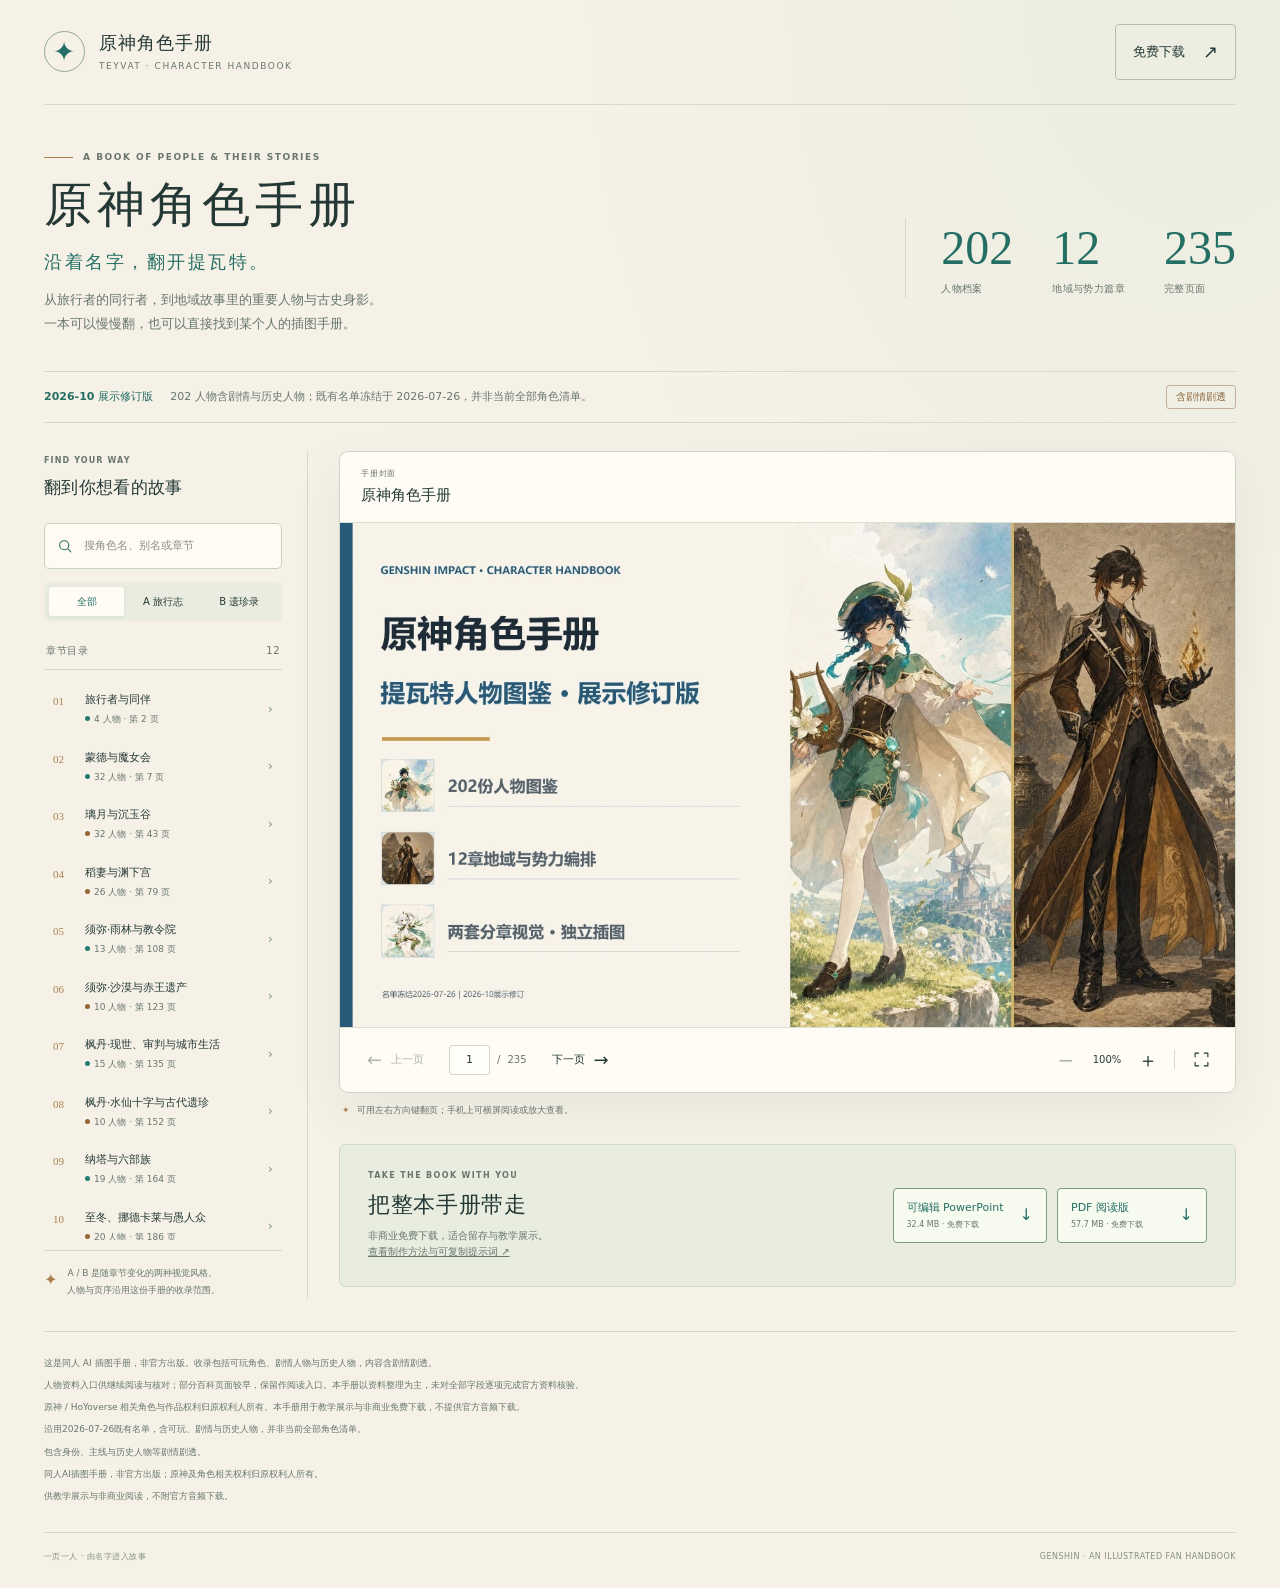
==== index.html @ f6b89fbb "Publish illustrated Genshin handbook reader and downloads" ====
<!doctype html>
<html lang="zh-CN">
  <head>
    <meta charset="utf-8">
    <meta name="viewport" content="width=device-width, initial-scale=1">
    <meta name="theme-color" content="#f5f1e7">
    <meta name="description" content="在线翻阅原神人物插图手册，含剧情与历史人物，同人AI插图、非官方出版、非商业免费下载。既有名单冻结于2026年7月26日。">
    <title>原神角色手册 · 七国人物志</title>
    <link rel="stylesheet" href="assets/site.css">
    <script src="assets/app.js" defer></script>
  </head>
  <body>
    <a class="skip-link" href="#reader">跳到手册阅读区</a>
    <header class="masthead" id="masthead">
      <a class="brand" href="#page=1" aria-label="原神角色手册，回到封面">
        <span class="brand-mark" aria-hidden="true">✦</span>
        <span>原神角色手册<small>TEYVAT · CHARACTER HANDBOOK</small></span>
      </a>
      <a class="header-download" href="#downloads">免费下载 <span aria-hidden="true">↗</span></a>
    </header>

    <main id="main-content">
      <section class="introduction" aria-labelledby="book-title">
        <div class="intro-copy">
          <p class="eyebrow"><span></span> A BOOK OF PEOPLE &amp; THEIR STORIES</p>
          <h1 id="book-title">七国人物志</h1>
          <p class="intro-line">沿着名字，翻开提瓦特。</p>
          <p class="intro-description">从旅行者的同行者，到地域故事里的重要人物与古史身影。<br class="desktop-break">一本可以慢慢翻，也可以直接找到某个人的插图手册。</p>
        </div>
        <dl class="book-numbers" aria-label="手册规模">
          <div><dt>人物档案</dt><dd id="character-count">—</dd></div>
          <div><dt>地域与势力篇章</dt><dd id="chapter-count">—</dd></div>
          <div><dt>完整页面</dt><dd id="page-count">—</dd></div>
        </dl>
      </section>

      <div class="edition-strip" id="edition-strip">
        <span class="edition-label" id="edition-label">2026-10 修订展示版</span>
        <p id="scope-notice">收录包含剧情与历史人物；既有名单冻结于 2026-07-26，并非当前全部角色清单。</p>
        <span class="spoiler-pill">含剧情剧透</span>
      </div>

      <section class="library" aria-label="在线手册">
        <button class="drawer-backdrop" id="drawer-backdrop" aria-label="关闭目录" tabindex="-1" hidden></button>
        <aside class="sidebar" id="sidebar" aria-labelledby="contents-heading">
          <div class="sidebar-heading">
            <div><p class="eyebrow">FIND YOUR WAY</p><h2 id="contents-heading">翻到你想看的故事</h2></div>
            <button class="icon-button drawer-close" id="drawer-close" aria-label="关闭目录">×</button>
          </div>
          <label class="search-box" for="character-search">
            <svg aria-hidden="true" viewBox="0 0 24 24"><circle cx="10.8" cy="10.8" r="6.8"></circle><path d="m16 16 4.8 4.8"></path></svg>
            <input id="character-search" type="search" placeholder="搜角色名、别名或章节" autocomplete="off" spellcheck="false">
            <span class="visually-hidden">搜索角色名、别名或章节</span>
          </label>
          <div class="track-filter" role="group" aria-label="筛选手册篇章">
            <button type="button" class="is-active" data-track="all" aria-pressed="true">全部</button>
            <button type="button" data-track="A" aria-pressed="false">A 旅行志</button>
            <button type="button" data-track="B" aria-pressed="false">B 遗珍录</button>
          </div>
          <div class="navigation-meta"><span id="navigation-label">章节目录</span><span id="navigation-count">—</span></div>
          <p class="search-feedback visually-hidden" id="search-feedback" role="status"></p>
          <nav class="navigation-list" id="navigation-list" aria-label="章节目录与角色搜索结果"></nav>
          <div class="sidebar-footnote"><span class="tiny-star" aria-hidden="true">✦</span><p>A / B 是随章节变化的两种视觉风格。<br>人物与页序沿用这份手册的收录范围。</p></div>
        </aside>

        <div class="reading-column" id="reading-column">
          <section class="reader" id="reader" aria-labelledby="current-title" tabindex="-1">
            <div class="reader-heading">
              <button class="contents-toggle" id="contents-toggle" aria-expanded="false" aria-controls="sidebar"><span aria-hidden="true">☰</span> 目录 / 搜索</button>
              <div class="page-context"><span class="page-kind" id="page-kind">手册封面</span><h2 id="current-title">原神角色手册</h2></div>
              <span class="track-badge" id="current-track" hidden></span>
            </div>
            <div class="page-stage" id="page-stage" aria-busy="true">
              <div class="page-wrap" id="page-wrap"><img id="page-image" alt="" draggable="false" decoding="async" hidden></div>
              <div class="reader-message" id="reader-message"><span class="loading-star" aria-hidden="true">✦</span><p id="reader-message-text">正在打开手册…</p><button class="quiet-button" id="retry-button" hidden>重新打开</button></div>
              <div class="image-loading" id="image-loading" hidden><span aria-hidden="true">✦</span> 正在翻页</div>
            </div>
            <div class="reader-tools">
              <div class="page-navigation">
                <button class="turn-button" id="previous-page" aria-label="上一页" disabled><span aria-hidden="true">←</span><span class="turn-label">上一页</span></button>
                <form class="page-jump" id="page-jump"><label class="visually-hidden" for="page-input">跳转到页码</label><input id="page-input" type="number" min="1" value="1" inputmode="numeric" aria-label="当前页码，输入后按回车跳转"><span aria-hidden="true">/</span><span id="page-total">—</span><button class="visually-hidden focus-reveal" type="submit">跳转</button></form>
                <button class="turn-button" id="next-page" aria-label="下一页" disabled><span class="turn-label">下一页</span><span aria-hidden="true">→</span></button>
              </div>
              <div class="view-tools" role="group" aria-label="页面显示选项">
                <button class="icon-button" id="zoom-out" aria-label="缩小页面" disabled>−</button>
                <button class="zoom-value" id="zoom-reset" aria-label="恢复页面适应宽度">100%</button>
                <button class="icon-button" id="zoom-in" aria-label="放大页面">＋</button>
                <span class="tool-divider" aria-hidden="true"></span>
                <button class="icon-button fullscreen-button" id="fullscreen-button" aria-label="全屏阅读"><svg aria-hidden="true" viewBox="0 0 24 24"><path d="M8 3H3v5M16 3h5v5M21 16v5h-5M8 21H3v-5"></path></svg></button>
              </div>
            </div>
            <p class="reader-status" id="reader-status" role="status" aria-live="polite"></p>
          </section>
          <div class="reading-note"><p id="page-note"><span aria-hidden="true">✦</span> 可用左右方向键翻页；手机上可横屏阅读或放大查看。</p><div class="page-links"><span id="page-spoiler" hidden>本页含剧情剧透</span><nav id="character-sources" aria-label="当前人物资料" hidden></nav></div></div>
          <section class="downloads" id="downloads" aria-labelledby="download-heading">
            <div><p class="eyebrow">TAKE THE BOOK WITH YOU</p><h2 id="download-heading">把整本手册带走</h2><p>非商业免费下载，适合留存与教学展示。<br><a href="method.html">查看制作方法与可复制提示词 ↗</a></p></div>
            <div class="download-links" id="download-links"><p class="download-pending">完整下载文件正在准备。</p></div>
          </section>
        </div>
      </section>

      <section class="publication-note" aria-label="阅读与版权说明"><p>这是同人 AI 插图手册，非官方出版。收录包括可玩角色、剧情人物与历史人物，内容含剧情剧透。</p><p>人物资料入口供继续阅读与核对；部分百科页面较早，保留作阅读入口。本手册以资料整理为主，未对全部字段逐项完成官方资料核验。</p><p>原神 / HoYoverse 相关角色与作品权利归原权利人所有。本手册用于教学展示与非商业免费下载，不提供官方音频下载。</p><div id="additional-notices"></div></section>
    </main>
    <footer><span>一页一人 · 由名字进入故事</span><span>GENSHIN · AN ILLUSTRATED FAN HANDBOOK</span></footer>
    <noscript><p class="noscript-note">请在浏览器开启 JavaScript，以查看在线手册与完整下载入口。</p></noscript>
  </body>
</html>
---- assets/site.css ----
@charset "UTF-8";

:root{color-scheme:light;--paper:#f5f1e7;--surface:#fffcf5;--ink:#243936;--muted:#68766d;--green:#256e64;--gold:#aa8050;--line:#d7d8c9;--track-a:#267b70;--track-b:#946633;--shadow:0 18px 50px #263b3210;font-family:"Microsoft YaHei","PingFang SC","Noto Sans CJK SC",system-ui,sans-serif;font-synthesis:none}
*{box-sizing:border-box}html{scroll-behavior:smooth;scroll-padding-top:24px}body{margin:0;color:var(--ink);background:radial-gradient(ellipse at 93% 0%,#d9e4d452,transparent 36%),var(--paper);font-size:14px;line-height:1.65}button,input,a{-webkit-tap-highlight-color:transparent}button,input{font:inherit}button,a{touch-action:manipulation}button{cursor:pointer}button:disabled{cursor:default;opacity:.36}a{color:inherit}button{color:inherit}svg{display:block;fill:none;stroke:currentColor;stroke-width:1.6;stroke-linecap:round;stroke-linejoin:round}button:focus-visible,a:focus-visible,input:focus-visible{outline:3px solid #3d9380;outline-offset:4px}button{border:0;background:none}button:disabled:focus-visible{outline:none}button:not(:disabled),a{transition:background .18s,color .18s,border-color .18s,box-shadow .18s} [hidden]{display:none!important}.visually-hidden{position:absolute!important;width:1px;height:1px;padding:0;margin:-1px;overflow:hidden;clip:rect(0,0,0,0);white-space:nowrap;border:0}.focus-reveal:focus{position:static!important;width:auto;height:auto;clip:auto;margin:0;overflow:visible}.skip-link{position:fixed;top:12px;left:12px;z-index:30;background:var(--surface);padding:10px 16px;transform:translateY(-180%);border-radius:8px}.skip-link:focus{transform:none}.masthead,main,footer{width:min(1440px,calc(100% - 88px));margin-inline:auto}.masthead{display:flex;align-items:center;justify-content:space-between;min-height:105px;border-bottom:1px solid var(--line)}.brand{display:flex;gap:14px;align-items:center;text-decoration:none;line-height:1.3;font-size:18px;letter-spacing:.06em;font-weight:700}.brand-mark{display:grid;place-items:center;width:41px;height:41px;color:var(--green);border:1px solid #91a795;border-radius:50%;font-size:27px;font-weight:400}.brand small{display:block;font-size:9px;font-weight:500;color:var(--muted);letter-spacing:.17em;margin-top:7px}.header-download{font-size:13px;text-decoration:none;display:flex;align-items:center;gap:18px;padding:12px 17px;border:1px solid #b6bfae;border-radius:4px}.header-download:hover{background:#e5ecdf}.header-download span{font-size:18px}.introduction{display:flex;justify-content:space-between;align-items:center;gap:50px;padding:46px 0 34px}.eyebrow{margin:0 0 11px;color:var(--muted);font-size:9px;letter-spacing:.17em;line-height:1.5;font-weight:600}.intro-copy .eyebrow{display:flex;align-items:center;gap:10px}.eyebrow span{height:1px;width:29px;background:var(--gold)}h1,h2,p{margin-top:0}h1{font-family:"Noto Serif CJK SC","Songti SC","SimSun",serif;font-size:48px;line-height:1.2;letter-spacing:.1em;font-weight:600;margin:0 0 14px}.intro-line{font-size:18px;letter-spacing:.14em;margin:0 0 11px;color:var(--green)}.intro-description{font-size:13px;line-height:1.9;color:var(--muted);margin-bottom:0}.book-numbers{display:flex;gap:39px;margin:28px 0 0;padding-left:35px;border-left:1px solid var(--line)}.book-numbers div{display:flex;flex-direction:column;align-items:flex-start}.book-numbers dt{order:2;font-size:10px;white-space:nowrap;color:var(--muted);margin-top:3px;letter-spacing:.04em}.book-numbers dd{margin:0;font-family:Georgia,"Times New Roman",serif;color:var(--green);font-size:48px;line-height:1.25;font-variant-numeric:tabular-nums}.edition-strip{display:flex;align-items:center;gap:17px;border-top:1px solid var(--line);border-bottom:1px solid var(--line);padding:13px 0;line-height:1.6;font-size:11px;margin-bottom:28px}.edition-label{color:var(--green);font-weight:600;white-space:nowrap}.edition-strip p{margin:0;color:var(--muted);flex:1}.spoiler-pill{font-size:10px;padding:3px 9px;border:1px solid #c4b099;color:#8c673e;white-space:nowrap;border-radius:3px}.library{display:grid;grid-template-columns:264px minmax(0,1fr);gap:31px;position:relative}.sidebar{min-width:0;border-right:1px solid var(--line);padding-right:25px}.sidebar-heading{display:flex;gap:12px;align-items:center;justify-content:space-between;margin-top:4px}.sidebar-heading .eyebrow{font-size:8px;letter-spacing:.14em;margin-bottom:7px}.sidebar-heading h2{font-size:17px;line-height:1.55;font-weight:500;margin:0 0 22px;letter-spacing:.02em}.search-box{display:flex;align-items:center;gap:9px;background:#fffaf2;border:1px solid #c7d1c0;padding:10px 12px;border-radius:5px}.search-box svg{width:16px;height:16px;flex-shrink:0;color:var(--green)}.search-box input{min-width:0;width:100%;border:0;outline:0;color:var(--ink);font-size:11px;line-height:22px;background:none}.search-box:focus-within{border-color:var(--green);box-shadow:0 0 0 2px #256e6417}.search-box input:focus-visible{outline:0}.search-box input::placeholder{color:#889085}.track-filter{display:flex;padding:5px;gap:1px;margin:13px 0 22px;background:#e9ecdf;border-radius:5px}.track-filter button{flex:1;font-size:10px;white-space:nowrap;padding:7px 2px;border-radius:3px;line-height:1.5}.track-filter button:hover{background:#ffffff80}.track-filter button.is-active{background:var(--surface);box-shadow:0 1px 4px #253e2110;color:var(--green);font-weight:700}.navigation-meta{display:flex;justify-content:space-between;color:var(--muted);font-size:10px;letter-spacing:.05em;padding:0 2px 10px;border-bottom:1px solid var(--line)}.navigation-list{padding:9px 0;max-height:570px;overflow:auto;scrollbar-width:thin;scrollbar-color:#c1cbbb transparent}.chapter-button,.character-button{width:100%;text-align:left;padding:10px 9px;display:flex;gap:12px;align-items:flex-start;border-radius:5px;line-height:1.4;margin:2px 0}.chapter-button:hover,.character-button:hover{background:#e7eddf}.chapter-button.is-current,.character-button.is-current{background:#dde9de}.chapter-number{font-family:Georgia,serif;font-size:11px;line-height:20px;color:var(--gold);min-width:20px;font-variant-numeric:tabular-nums}.navigation-copy{flex:1;min-width:0}.chapter-button strong,.character-button strong{display:block;font-size:11px;line-height:1.65;font-weight:500}.chapter-button small,.character-button small{display:block;color:var(--muted);font-size:9px;line-height:1.6;margin-top:3px}.chapter-arrow{font-size:13px;color:#819584;align-self:center}.track-dot{width:5px;height:5px;background:var(--track-a);display:inline-block;border-radius:50%;margin-right:4px;vertical-align:1px}.track-dot.track-b{background:var(--track-b)}.character-monogram{font-family:"SimSun",serif;display:grid;place-items:center;flex-shrink:0;width:29px;height:35px;background:#e7eddf;border:1px solid #c9d7c0;font-size:15px;color:var(--green)}.empty-search{font-size:12px;line-height:1.8;color:var(--muted);padding:22px 7px}.sidebar-footnote{display:flex;gap:10px;border-top:1px solid var(--line);padding-top:14px;margin-top:10px;color:var(--muted);font-size:9px;line-height:1.9}.sidebar-footnote p{margin:0}.tiny-star{font-size:16px;color:var(--gold)}.reading-column{min-width:0}.reader{background:var(--surface);border:1px solid #cfd6c6;border-radius:9px;overflow:hidden;box-shadow:var(--shadow)}.reader-heading{display:flex;align-items:center;justify-content:space-between;padding:16px 21px;min-height:70px;gap:16px;border-bottom:1px solid #dbe0d1}.page-context{min-width:0}.page-kind{display:block;font-size:8px;color:var(--muted);letter-spacing:.1em;line-height:1.6;margin-bottom:3px}.page-context h2{margin:0;font-size:15px;font-weight:500;line-height:1.5;text-wrap:balance}.track-badge{flex-shrink:0;align-self:center;font-size:9px;line-height:1.6;letter-spacing:.01em;color:var(--track-a);padding:3px 7px;background:#e1ede4;border-radius:3px}.track-badge.track-b{color:var(--track-b);background:#efe3d0}.page-stage{position:relative;width:100%;background:linear-gradient(135deg,#e4e9de,#edf0e6);overflow:auto;max-height:78vh;min-height:240px;aspect-ratio:16/9;scrollbar-width:thin;scrollbar-color:#aebda8 #edf0e6;touch-action:pan-y pinch-zoom;overscroll-behavior:contain}.page-stage.is-zoomed{touch-action:pan-x pan-y pinch-zoom;aspect-ratio:auto;height:min(70vh,720px)}.page-wrap{width:100%;min-width:100%;transform-origin:top left;min-height:100%}.page-wrap img{display:block;width:100%;height:auto;user-select:none;-webkit-user-select:none}.page-stage.is-loaded .page-wrap img{animation:page-arrive .22s ease-out}.reader-message{position:absolute;inset:0;display:flex;flex-direction:column;justify-content:center;align-items:center;padding:30px;text-align:center;color:var(--muted);font-size:13px}.reader-message p{margin:12px 0}.loading-star{font-size:30px;color:#719c7e;animation:gentle-turn 3s linear infinite}.reader-message.is-error .loading-star{animation:none;color:var(--gold)}.quiet-button{padding:7px 15px;border:1px solid #b5c2ab;border-radius:4px;font-size:11px;color:var(--green)}.quiet-button:hover{background:#e3ebdd}.image-loading{position:absolute;inset:auto 12px 12px auto;font-size:10px;line-height:1.5;background:#fffdf0e8;box-shadow:0 2px 10px #20352b15;color:var(--green);padding:7px 10px;border-radius:4px;pointer-events:none}.image-loading span{margin-right:4px}.reader-tools{display:flex;justify-content:space-between;align-items:center;min-height:65px;padding:11px 18px;border-top:1px solid #dbe0d1;gap:20px}.page-navigation{display:flex;align-items:center;gap:16px}.turn-button{display:flex;align-items:center;gap:9px;font-size:11px;padding:7px 9px;border-radius:4px;white-space:nowrap}.turn-button:hover:not(:disabled){background:#e5eddf;color:var(--green)}.turn-button>span[aria-hidden]{font-size:18px;line-height:1}.page-jump{display:flex;align-items:center;gap:7px;color:var(--muted);font-size:10px;font-variant-numeric:tabular-nums}.page-jump input{width:41px;padding:5px 2px;border:1px solid #d0d8c7;border-radius:3px;text-align:center;color:var(--ink);background:#fffef8;font-size:11px;-moz-appearance:textfield}.page-jump input::-webkit-inner-spin-button,.page-jump input::-webkit-outer-spin-button{-webkit-appearance:none;margin:0}.view-tools{display:flex;align-items:center;gap:2px}.icon-button{width:32px;height:32px;display:grid;place-items:center;border-radius:4px;font-size:20px;line-height:1}.icon-button:hover:not(:disabled){background:#e5eddf;color:var(--green)}.icon-button svg{width:17px;height:17px}.zoom-value{min-width:46px;font-size:10px;font-variant-numeric:tabular-nums;line-height:1.5;padding:8px 3px;border-radius:4px}.zoom-value:hover{background:#e5eddf}.tool-divider{height:19px;width:1px;background:var(--line);margin:0 8px}.reader-status{margin:0;position:absolute;width:1px;height:1px;overflow:hidden;clip:rect(0,0,0,0)}.reading-note{display:flex;justify-content:space-between;gap:14px;margin:10px 3px 24px;color:var(--muted);font-size:9px;line-height:1.7;min-height:17px}.reading-note p{margin:0}.reading-note p>span{color:var(--gold);margin-right:5px}.reading-note>span{color:#96704a;white-space:nowrap}.downloads{display:flex;align-items:center;justify-content:space-between;gap:28px;padding:25px 28px;background:#e8eddf;border:1px solid #d0dbc4;border-radius:6px}.downloads .eyebrow{font-size:8px;margin-bottom:8px}.downloads h2{font-family:"SimSun",serif;font-size:22px;font-weight:500;letter-spacing:.03em;line-height:1.4;margin-bottom:7px}.downloads p:not(.eyebrow){margin:0;font-size:10px;color:var(--muted)}.download-links{display:flex;align-items:center;gap:10px;flex-wrap:wrap;justify-content:flex-end}.download-link{display:flex;align-items:center;justify-content:space-between;gap:16px;border:1px solid #789e7d;padding:11px 13px;min-width:150px;background:#f7faef;border-radius:4px;text-decoration:none;color:var(--green)}.download-link:hover{background:#dcead2}.download-link strong{display:block;font-size:11px;font-weight:500;line-height:1.5}.download-link small{display:block;color:var(--muted);font-size:8px;margin-top:3px;line-height:1.4}.download-link span:last-child{font-size:16px}.publication-note{font-size:9px;line-height:1.9;color:var(--muted);margin:32px 0 27px;padding-top:23px;border-top:1px solid var(--line)}.publication-note p{margin:0 0 5px}.publication-note a{text-underline-offset:3px}.publication-note p:last-child{margin-bottom:0}footer{display:flex;justify-content:space-between;gap:24px;border-top:1px solid var(--line);padding:17px 0 25px;color:#849181;font-size:8px;letter-spacing:.06em}.contents-toggle,.drawer-close{display:none}.drawer-backdrop{position:fixed;inset:0;background:#1d342d5c;z-index:19}.noscript-note{margin:20px auto;width:min(1440px,calc(100% - 88px));padding:16px;background:#efe2c7;border:1px solid #c6ab7d}.reader:fullscreen{display:flex;flex-direction:column;border:0;border-radius:0;background:#e4e9de;padding:0 2vw;height:100%;overflow:auto}.reader:fullscreen .reader-heading,.reader:fullscreen .reader-tools{background:var(--surface);flex-shrink:0}.reader:fullscreen .page-stage{min-height:0;flex:1;aspect-ratio:auto;max-height:none;display:grid;place-items:center;width:100%}.reader:fullscreen .page-wrap{width:min(100%,calc((100vh - 145px)*16/9));min-width:0;min-height:0}.reader:fullscreen .page-stage.is-zoomed{display:block}.reader:fullscreen .page-stage.is-zoomed .page-wrap{min-width:100%}.reader:fullscreen .contents-toggle{display:none}
@keyframes gentle-turn{to{transform:rotate(180deg)}}@keyframes page-arrive{from{opacity:.7;transform:translateX(4px)}to{opacity:1;transform:translateX(0)}}
@media(min-width:1600px){.introduction{padding-top:55px;padding-bottom:40px}.library{grid-template-columns:275px minmax(0,1fr);gap:38px}.navigation-list{max-height:650px}}
@media(max-width:1150px){.masthead,main,footer{width:calc(100% - 54px)}.book-numbers{gap:23px;padding-left:25px}.book-numbers dd{font-size:40px}.library{grid-template-columns:235px minmax(0,1fr);gap:23px}.sidebar{padding-right:19px}.reader-heading{padding:14px 16px}.reader-tools{gap:10px;padding:10px 12px}.page-navigation{gap:7px}.turn-button{gap:5px;padding:7px}.downloads{padding:23px 20px;gap:20px}.download-links{gap:8px}.download-link{min-width:125px;padding:10px}.tool-divider{margin:0 4px}}
@media(max-width:900px){.introduction{padding:34px 0 28px;gap:26px}h1{font-size:42px}.intro-description{font-size:12px}.book-numbers{gap:24px;padding-left:23px;flex-wrap:wrap;justify-content:flex-start;max-width:235px}.book-numbers dd{font-size:36px}.book-numbers dt{font-size:9px}.edition-strip{flex-wrap:wrap;gap:8px 12px;padding:11px 0;margin-bottom:23px}.edition-strip p{order:3;flex-basis:100%;font-size:10px}.spoiler-pill{margin-left:auto}.library{display:block}.sidebar{display:none;position:fixed;z-index:20;inset:0 auto 0 0;width:min(340px,90vw);padding:24px;background:var(--paper);overflow:auto;box-shadow:8px 0 35px #243b3230;border:0;overscroll-behavior:contain}.sidebar.is-open{display:block}.sidebar-heading{margin-top:5px}.sidebar-heading h2{margin-bottom:21px}.drawer-close{display:grid;align-self:flex-start;font-size:26px;margin-top:5px}.navigation-list{max-height:none}.search-box input{font-size:14px}.track-filter button{font-size:12px;padding-block:8px}.chapter-button strong,.character-button strong{font-size:13px}.chapter-button small,.character-button small{font-size:10px}.navigation-meta{font-size:11px}.sidebar-footnote{font-size:10px}.contents-toggle{display:flex;align-items:center;gap:7px;color:var(--green);border:1px solid #c6d5bc;flex-shrink:0;border-radius:4px;padding:7px 10px;font-size:10px}.contents-toggle:hover{background:#e3ebdd}.contents-toggle>span{font-size:13px}.page-context{flex:1}.track-badge{font-size:8px}.reader-heading{gap:14px}.reader-tools{padding:11px 14px}.page-navigation{gap:15px}.turn-button{padding:7px 9px}.downloads{margin-top:0}.publication-note{margin-top:26px}}
@media(max-width:600px){.masthead,main,footer{width:calc(100% - 30px)}.masthead{min-height:79px}.brand{font-size:14px;gap:10px}.brand-mark{width:32px;height:32px;font-size:22px}.brand small{font-size:6px;letter-spacing:.11em;margin-top:5px}.header-download{font-size:10px;padding:8px 11px;gap:8px}.header-download span{font-size:14px}.introduction{display:block;padding:29px 1px 23px}.intro-copy .eyebrow{font-size:7px;letter-spacing:.13em;margin-bottom:14px}.eyebrow span{width:20px}h1{font-size:38px;margin-bottom:12px}.intro-line{font-size:16px;letter-spacing:.1em;margin-bottom:10px}.intro-description{font-size:11px;line-height:1.85}.desktop-break{display:none}.book-numbers{border:0;padding:0;margin:24px 0 0;max-width:none;gap:0;display:grid;grid-template-columns:repeat(3,1fr)}.book-numbers div{border-right:1px solid var(--line);padding:0 17px}.book-numbers div:first-child{padding-left:0}.book-numbers div:last-child{border:0}.book-numbers dd{font-size:33px}.book-numbers dt{font-size:8px}.edition-strip{font-size:10px;gap:6px 10px;padding:11px 1px;margin-bottom:18px}.edition-strip p{font-size:9px;line-height:1.9}.spoiler-pill{font-size:8px;padding:2px 7px}.reader{border-radius:6px}.reader-heading{padding:12px 10px;gap:10px;min-height:65px}.contents-toggle{font-size:9px;padding:7px;gap:5px}.contents-toggle>span{font-size:12px}.page-kind{font-size:7px}.page-context h2{font-size:11px;line-height:1.6}.track-badge{display:none!important}.page-stage{min-height:0;max-height:78vh}.page-stage.is-zoomed{height:55vh;min-height:200px}.reader-message{font-size:11px;padding:15px}.loading-star{font-size:21px}.reader-tools{display:flex;flex-wrap:wrap;justify-content:space-between;gap:8px;padding:9px 8px;min-height:53px}.page-navigation{gap:5px;flex:1}.turn-button{font-size:9px;gap:4px;padding:7px 3px}.turn-button>span[aria-hidden]{font-size:16px}.turn-label{display:none}.page-jump{gap:5px;font-size:9px}.page-jump input{width:36px;font-size:12px;min-height:32px}.view-tools{gap:0}.icon-button{width:28px;height:32px;font-size:18px}.zoom-value{min-width:39px;font-size:9px}.tool-divider{margin:0 3px;height:16px}.icon-button svg{width:15px;height:15px}.reading-note{font-size:8px;gap:8px;margin:9px 0 20px;flex-wrap:wrap}.downloads{display:block;padding:20px}.downloads h2{font-size:21px}.download-links{justify-content:flex-start;margin-top:17px;gap:9px}.download-link{min-width:130px;flex:1;padding:10px 12px}.downloads .eyebrow{font-size:7px}.publication-note{font-size:8px;line-height:1.95;margin:22px 0 19px;padding-top:18px}footer{font-size:6px;padding:15px 0 20px;flex-direction:column;gap:4px}.noscript-note{width:calc(100% - 30px);font-size:12px}.reader:fullscreen{padding:0}.reader:fullscreen .reader-heading{min-height:52px}.reader:fullscreen .page-wrap{width:min(100%,calc((100vh - 110px)*16/9))}.image-loading{font-size:8px;padding:5px 7px;bottom:7px;right:7px}}
@media(max-width:360px){.page-navigation{gap:3px}.view-tools .icon-button{width:25px}.page-jump{gap:3px}.tool-divider{margin:0 1px}.zoom-value{min-width:35px}.reader-tools{gap:4px}.brand small{font-size:5px}}
@media(orientation:landscape) and (max-height:600px){.page-stage{max-height:70vh}.page-stage.is-zoomed{height:70vh}.sidebar{padding-top:15px}.introduction{padding-top:23px;padding-bottom:23px}}
@media(prefers-reduced-motion:reduce){html{scroll-behavior:auto}*,*::before,*::after{animation:none!important;transition:none!important}}
.page-links{display:flex;align-items:center;gap:11px;flex-wrap:wrap;justify-content:flex-end}.page-links>span{color:#96704a;white-space:nowrap}.page-links nav{display:flex;align-items:center;gap:10px;flex-wrap:wrap}.page-links a{color:var(--green);text-decoration:none;border-bottom:1px solid #a2bba2;white-space:nowrap;line-height:1.7}.page-links a:hover{color:#164e44;border-color:var(--green)}
@media(max-width:600px){.page-links{justify-content:flex-start;gap:8px}.page-links nav{gap:9px}}

/* Mobile controls keep their own readable sizes, independent of page-image zoom. */
@media(max-width:900px){
  body{font-size:14px}
  .brand{min-height:44px}
  .brand small{font-size:10px}
  .header-download{font-size:14px;min-height:44px;padding:10px 14px}
  .eyebrow,.intro-copy .eyebrow,.sidebar-heading .eyebrow,.downloads .eyebrow{font-size:10px}
  .intro-description{font-size:14px;line-height:1.9}
  .book-numbers dt{font-size:12px;white-space:normal}
  .edition-strip,.edition-strip p,.edition-label{font-size:12px;line-height:1.85}
  .spoiler-pill{font-size:12px;padding:4px 9px}
  .search-box{min-height:46px;padding:8px 11px}
  .search-box input{font-size:16px;min-height:28px;line-height:1.6}
  .track-filter button{font-size:14px;min-height:42px;padding:8px 4px}
  .navigation-meta{font-size:12px}
  .chapter-button,.character-button{min-height:52px;padding:11px 9px}
  .chapter-button strong,.character-button strong{font-size:14px;line-height:1.65}
  .chapter-button small,.character-button small,.chapter-number{font-size:12px;line-height:1.7}
  .chapter-arrow{font-size:18px}
  .empty-search{font-size:14px}
  .sidebar-footnote{font-size:12px;line-height:1.85}
  .contents-toggle{font-size:14px;min-height:44px;padding:9px 11px}
  .contents-toggle>span{font-size:16px}
  .page-kind{font-size:12px;line-height:1.5;letter-spacing:.03em}
  .page-context h2{font-size:14px;line-height:1.6}
  .track-badge{font-size:12px}
  .turn-button{font-size:14px;min-width:44px;min-height:44px;padding:9px}
  .turn-label{display:inline}
  .turn-button>span[aria-hidden]{font-size:20px}
  .page-jump{font-size:14px;gap:8px}
  .page-jump input{width:50px;min-height:42px;font-size:16px;padding:7px 3px}
  .icon-button,.view-tools .icon-button{width:42px;height:42px;font-size:23px}
  .icon-button svg{width:20px;height:20px}
  .zoom-value,.view-tools .zoom-value{font-size:14px;min-width:58px;min-height:42px;padding:9px 5px}
  .tool-divider{height:24px;margin:0 7px}
  .reading-note{font-size:12px;line-height:1.8;align-items:flex-start}
  .reading-note>p{font-size:12px}
  .page-links{gap:9px}
  .page-links nav{gap:10px}
  .page-links a{display:inline-flex;align-items:center;font-size:14px;min-height:40px;padding:4px 1px;line-height:1.6}
  .page-links>span{font-size:12px}
  .reader-message{font-size:14px;line-height:1.8}
  .quiet-button{font-size:14px;min-height:42px;padding:9px 16px}
  .image-loading{font-size:12px;padding:8px 10px}
  .downloads p:not(.eyebrow){font-size:12px;line-height:1.8}
  .download-link{min-height:62px;padding:12px 14px}
  .download-link strong{font-size:14px;line-height:1.6}
  .download-link small{font-size:12px;line-height:1.7}
  .publication-note{font-size:12px;line-height:1.9}
  .publication-note p{margin-bottom:9px}
  footer{font-size:12px;line-height:1.8;flex-wrap:wrap}
  .noscript-note{font-size:14px}
}
@media(max-width:600px){
  .brand small{display:none}
  .masthead{gap:12px}
  .header-download{white-space:nowrap;padding:9px 11px}
  .book-numbers div{padding:0 10px}
  .book-numbers dt{font-size:12px;line-height:1.65;max-width:100%}
  .edition-strip{gap:9px 10px}
  .edition-strip p{font-size:12px;line-height:1.85}
  .reader-heading{flex-wrap:wrap;gap:10px 12px;padding:12px}
  .contents-toggle{padding:9px 10px;font-size:14px;gap:7px}
  .page-context{flex:1;min-width:110px}
  .reader-tools{padding:11px 12px;gap:8px;min-height:0}
  .page-navigation{flex:none;width:100%;justify-content:space-between;gap:7px}
  .turn-button{font-size:14px;padding:8px 4px;gap:5px}
  .page-jump{gap:6px}
  .view-tools{width:100%;justify-content:flex-end;gap:3px}
  .view-tools .icon-button{width:42px;height:42px}
  .view-tools .zoom-value{min-width:58px;font-size:14px}
  .tool-divider{margin:0 7px}
  .reading-note{font-size:12px;gap:7px;margin:11px 0 20px}
  .page-links{width:100%;justify-content:flex-start}
  .download-link{min-width:145px}
  .publication-note{font-size:12px}
  footer{font-size:12px;letter-spacing:.01em;gap:8px}
  footer span:last-child{font-size:10px;letter-spacing:.02em}
}
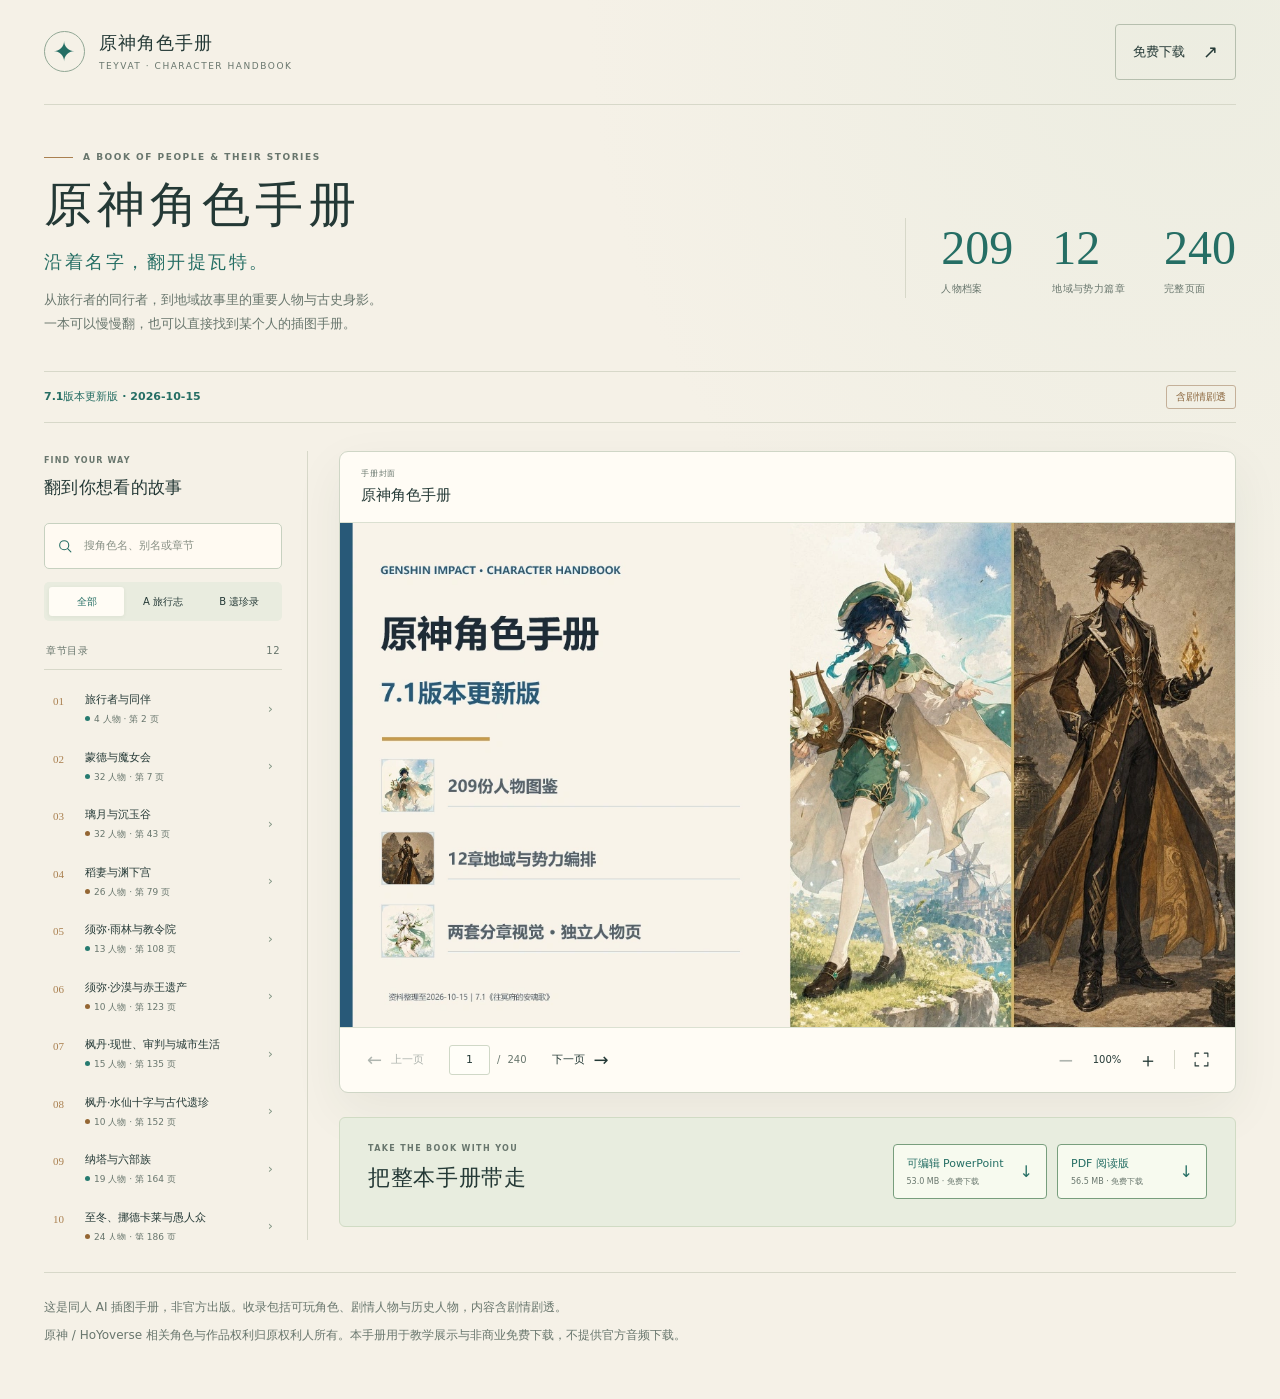
==== commit 620748d9: "Update handbook to version 7.1 and simplify reader" ====
--- a/index.html
+++ b/index.html
@@ -4,10 +4,10 @@
     <meta charset="utf-8">
     <meta name="viewport" content="width=device-width, initial-scale=1">
     <meta name="theme-color" content="#f5f1e7">
-    <meta name="description" content="在线翻阅原神人物插图手册，含剧情与历史人物，同人AI插图、非官方出版、非商业免费下载。既有名单冻结于2026年7月26日。">
+    <meta name="description" content="在线翻阅原神人物插图手册，按人物或章节搜索并免费下载。">
     <title>原神角色手册 · 七国人物志</title>
-    <link rel="stylesheet" href="assets/site.css">
-    <script src="assets/app.js" defer></script>
+    <link rel="stylesheet" href="assets/site.css?v=7.1-20261015-r2">
+    <script src="assets/app.js?v=7.1-20261015-r2" defer></script>
   </head>
   <body>
     <a class="skip-link" href="#reader">跳到手册阅读区</a>
@@ -35,8 +35,7 @@
       </section>
 
       <div class="edition-strip" id="edition-strip">
-        <span class="edition-label" id="edition-label">2026-10 修订展示版</span>
-        <p id="scope-notice">收录包含剧情与历史人物；既有名单冻结于 2026-07-26，并非当前全部角色清单。</p>
+        <span class="edition-label" id="edition-label">7.1版本更新版 · 2026-10-15</span>
         <span class="spoiler-pill">含剧情剧透</span>
       </div>
 
@@ -60,7 +59,6 @@
           <div class="navigation-meta"><span id="navigation-label">章节目录</span><span id="navigation-count">—</span></div>
           <p class="search-feedback visually-hidden" id="search-feedback" role="status"></p>
           <nav class="navigation-list" id="navigation-list" aria-label="章节目录与角色搜索结果"></nav>
-          <div class="sidebar-footnote"><span class="tiny-star" aria-hidden="true">✦</span><p>A / B 是随章节变化的两种视觉风格。<br>人物与页序沿用这份手册的收录范围。</p></div>
         </aside>
 
         <div class="reading-column" id="reading-column">
@@ -91,17 +89,15 @@
             </div>
             <p class="reader-status" id="reader-status" role="status" aria-live="polite"></p>
           </section>
-          <div class="reading-note"><p id="page-note"><span aria-hidden="true">✦</span> 可用左右方向键翻页；手机上可横屏阅读或放大查看。</p><div class="page-links"><span id="page-spoiler" hidden>本页含剧情剧透</span><nav id="character-sources" aria-label="当前人物资料" hidden></nav></div></div>
           <section class="downloads" id="downloads" aria-labelledby="download-heading">
-            <div><p class="eyebrow">TAKE THE BOOK WITH YOU</p><h2 id="download-heading">把整本手册带走</h2><p>非商业免费下载，适合留存与教学展示。<br><a href="method.html">查看制作方法与可复制提示词 ↗</a></p></div>
+            <div><p class="eyebrow">TAKE THE BOOK WITH YOU</p><h2 id="download-heading">把整本手册带走</h2></div>
             <div class="download-links" id="download-links"><p class="download-pending">完整下载文件正在准备。</p></div>
           </section>
         </div>
       </section>
 
-      <section class="publication-note" aria-label="阅读与版权说明"><p>这是同人 AI 插图手册，非官方出版。收录包括可玩角色、剧情人物与历史人物，内容含剧情剧透。</p><p>人物资料入口供继续阅读与核对；部分百科页面较早，保留作阅读入口。本手册以资料整理为主，未对全部字段逐项完成官方资料核验。</p><p>原神 / HoYoverse 相关角色与作品权利归原权利人所有。本手册用于教学展示与非商业免费下载，不提供官方音频下载。</p><div id="additional-notices"></div></section>
     </main>
-    <footer><span>一页一人 · 由名字进入故事</span><span>GENSHIN · AN ILLUSTRATED FAN HANDBOOK</span></footer>
+    <footer class="publication-note" aria-label="阅读与版权说明"><p>这是同人 AI 插图手册，非官方出版。收录包括可玩角色、剧情人物与历史人物，内容含剧情剧透。</p><p>原神 / HoYoverse 相关角色与作品权利归原权利人所有。本手册用于教学展示与非商业免费下载，不提供官方音频下载。</p></footer>
     <noscript><p class="noscript-note">请在浏览器开启 JavaScript，以查看在线手册与完整下载入口。</p></noscript>
   </body>
 </html>
--- a/assets/site.css
+++ b/assets/site.css
@@ -10,6 +10,7 @@
 @media(max-width:360px){.page-navigation{gap:3px}.view-tools .icon-button{width:25px}.page-jump{gap:3px}.tool-divider{margin:0 1px}.zoom-value{min-width:35px}.reader-tools{gap:4px}.brand small{font-size:5px}}
 @media(orientation:landscape) and (max-height:600px){.page-stage{max-height:70vh}.page-stage.is-zoomed{height:70vh}.sidebar{padding-top:15px}.introduction{padding-top:23px;padding-bottom:23px}}
 @media(prefers-reduced-motion:reduce){html{scroll-behavior:auto}*,*::before,*::after{animation:none!important;transition:none!important}}
+.downloads{margin-top:24px}.edition-strip{justify-content:space-between}
 .page-links{display:flex;align-items:center;gap:11px;flex-wrap:wrap;justify-content:flex-end}.page-links>span{color:#96704a;white-space:nowrap}.page-links nav{display:flex;align-items:center;gap:10px;flex-wrap:wrap}.page-links a{color:var(--green);text-decoration:none;border-bottom:1px solid #a2bba2;white-space:nowrap;line-height:1.7}.page-links a:hover{color:#164e44;border-color:var(--green)}
 @media(max-width:600px){.page-links{justify-content:flex-start;gap:8px}.page-links nav{gap:9px}}
 
@@ -92,3 +93,10 @@
   footer{font-size:12px;letter-spacing:.01em;gap:8px}
   footer span:last-child{font-size:10px;letter-spacing:.02em}
 }
+footer.publication-note{display:block;margin:32px auto 27px;padding:23px 0 25px;font-size:12px;line-height:1.9;letter-spacing:normal}
+@media(max-width:600px){footer.publication-note{margin:22px auto 19px;padding:18px 0 20px}}
+@media(max-width:480px){
+  .download-links{flex-direction:column;align-items:stretch}
+  .download-link{width:100%;flex:none}
+  .download-link strong,.download-link small{white-space:nowrap}
+}
